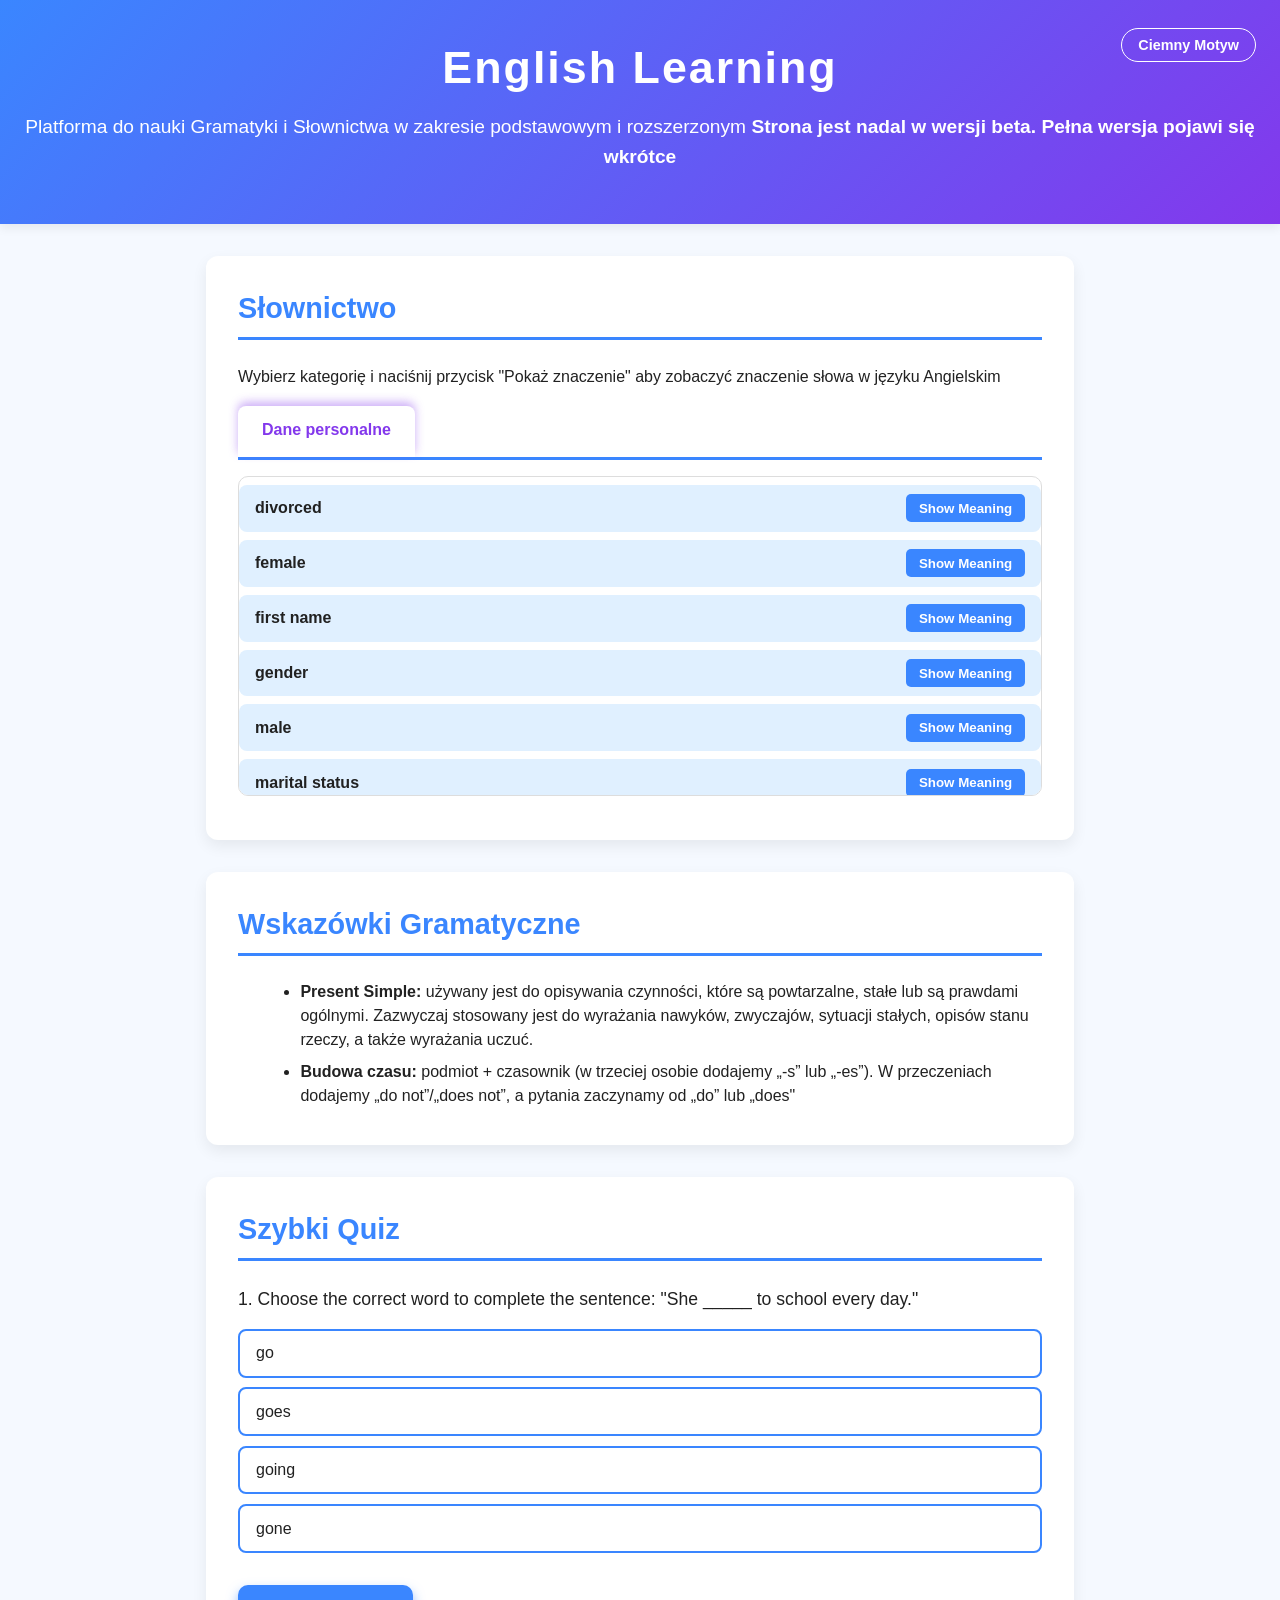
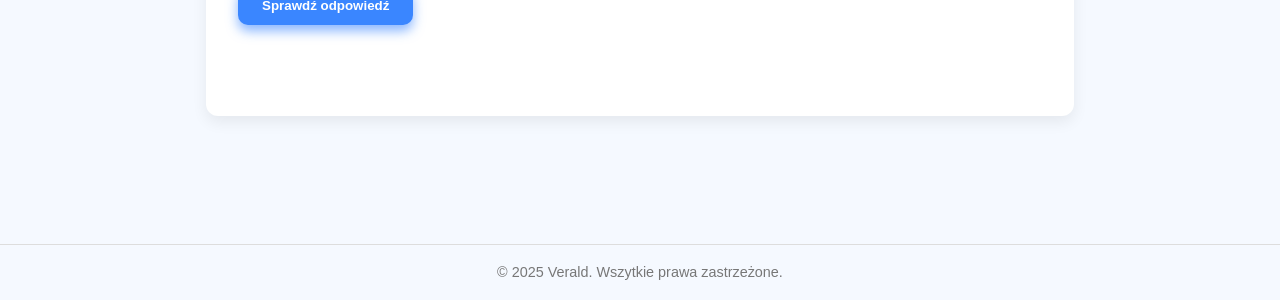
==== index.html @ 3cc2e38f "Add files via upload" ====
<!DOCTYPE html>
<html lang="en">
<head>
<meta charset="UTF-8" />
<meta name="viewport" content="width=device-width, initial-scale=1" />
<title>English Machen</title>
<link rel="stylesheet" href="style.css">
</head>
<body>
<header>
  <h1>English Learning</h1>
  <p>Platforma do nauki Gramatyki i Słownictwa w zakresie podstawowym i rozszerzonym <strong> Strona jest nadal w wersji beta. Pełna wersja pojawi się wkrótce</strong></p>
  <button id="dark-mode-toggle" aria-label="Toggle dark mode"><span>Ciemny Motyw</span></button>
</header>
<main>
  <section id="vocabulary">
    <h2>Słownictwo</h2>
    <p>Wybierz kategorię i naciśnij przycisk "Pokaż znaczenie" aby zobaczyć znaczenie słowa w języku Angielskim </p>
    <div class="tabs" id="vocab-tabs">
    </div>
    <ul class="vocab-list" id="vocab-list">
    </ul>
    <p id="vocab-meaning-display" style="margin-top:1rem; font-style: italic; color: var(--text-color);"></p>
  </section>

  <section id="grammar">
    <h2>Wskazówki Gramatyczne</h2>
    <div class="grammar-tips">
      <ul>
        <li><strong>Present Simple:</strong> używany jest do opisywania czynności, które są powtarzalne, stałe lub są prawdami ogólnymi. Zazwyczaj stosowany jest do wyrażania nawyków, zwyczajów, sytuacji stałych, opisów stanu rzeczy, a także wyrażania uczuć.</li>
        <li><strong>Budowa czasu:</strong> podmiot + czasownik (w trzeciej osobie dodajemy „-s” lub „-es”). W przeczeniach dodajemy „do not”/„does not”, a pytania zaczynamy od „do” lub „does"</li>
      </ul>
    </div>
  </section>

  <section id="quiz">
    <h2>Szybki Quiz</h2>
    <p class="quiz-question" id="quiz-question">1. Choose the correct word to complete the sentence: "She _____ to school every day."</p>
    <ul class="quiz-options">
      <li><input type="radio" id="q1a" name="q1" value="go"><label for="q1a">go</label></li>
      <li><input type="radio" id="q1b" name="q1" value="goes"><label for="q1b">goes</label></li>
      <li><input type="radio" id="q1c" name="q1" value="going"><label for="q1c">going</label></li>
      <li><input type="radio" id="q1d" name="q1" value="gone"><label for="q1d">gone</label></li>
    </ul>
    <button class="check-answer" id="check-answer-btn">Sprawdź odpowiedź</button>
    <p class="quiz-result" id="quiz-result"></p>
  </section>
</main>
<footer>
  &copy; 2025 Verald. Wszytkie prawa zastrzeżone.
</footer>

<script src="script.js"></script>
</body>
</html>
---- style.css ----
/* Jasny/Ciemny motyw */
:root {
  --bg-color: #f5f9ff;
  --text-color: #212121;
  --header-bg: linear-gradient(135deg, #3a86ff, #8338ec);
  --header-text: white;
  --section-bg: white;
  --section-shadow: rgba(0,0,0,0.07);
  --primary-color: #3a86ff;
  --secondary-color: #8338ec;
  --vocab-bg: #e0f0ff;
  --vocab-hover-bg: #a8d0ff;
  --button-bg: #3a86ff;
  --button-hover-bg: #8338ec;
  --border-color: #ddd;
  --quiz-answer-bg: #3a86ff;
  --quiz-answer-border: #3a86ff;
  --quiz-answer-hover-bg: #8338ec;
}

body.dark-theme {
  --bg-color: #121217;
  --text-color: #e0e0e0;
  --header-bg: linear-gradient(135deg, #6a5acd, #4b0082);
  --header-text: #ddd;
  --section-bg: #22222b;
  --section-shadow: rgba(0,0,0,0.8);
  --primary-color: #6a5acd;
  --secondary-color: #4b0082;
  --vocab-bg: #3a3a4f;
  --vocab-hover-bg: #555581;
  --button-bg: #4b0082;
  --button-hover-bg: #6a5acd;
  --border-color: #444455;
  --quiz-answer-bg: #6a5acd;
  --quiz-answer-border: #6a5acd;
  --quiz-answer-hover-bg: #4b0082;
}

/* Reset i globalne */
* {
  box-sizing: border-box;
}
body {
  margin: 0;
  font-family: 'Segoe UI', Tahoma, Geneva, Verdana, sans-serif;
  background: var(--bg-color);
  color: var(--text-color);
  line-height: 1.6;
  transition: background-color 0.3s ease, color 0.3s ease;
}
header {
  background: var(--header-bg);
  color: var(--header-text);
  padding: 2rem 1rem;
  text-align: center;
  box-shadow: 0 4px 10px var(--section-shadow);
  position: relative;
}
header h1 {
  margin: 0;
  font-size: 2.8rem;
  letter-spacing: 2px;
}
header p {
  font-size: 1.2rem;
  margin-top: 0.5rem;
  font-weight: 300;
}

/* Przycisk ciemnego motywu */
#dark-mode-toggle {
  position: absolute;
  top: 1.75rem;
  right: 1.5rem;
  background: transparent;
  border: 1.5px solid var(--header-text);
  color: var(--header-text);
  padding: 0.5rem 1rem;
  border-radius: 30px;
  cursor: pointer;
  font-weight: 600;
  font-size: 0.9rem;
  transition: background-color 0.3s ease, color 0.3s ease;
}
#dark-mode-toggle:hover {
  background: var(--header-text);
}

#dark-mode-toggle span{
  color: rgba(255,255,255,1);
}
#dark-mode-toggle:hover span{
  color: transparent;
  background-image: var(--header-bg);
  background-clip: text;
  text-shadow: none
}

main {
  max-width: 900px;
  margin: 2rem auto;
  padding: 0 1rem 4rem;
}
section {
  background: var(--section-bg);
  margin-bottom: 2rem;
  padding: 1.8rem 2rem;
  border-radius: 12px;
  box-shadow: 0 6px 15px var(--section-shadow);
  transition: background-color 0.3s ease, box-shadow 0.3s ease;
}
section h2 {
  color: var(--primary-color);
  margin-top: 0;
  border-bottom: 3px solid var(--primary-color);
  padding-bottom: 6px;
  font-size: 1.8rem;
}
/* Słownictwo */
.tabs {
  display: flex;
  border-bottom: 3px solid var(--primary-color);
  margin-bottom: 1rem;
  user-select: none;
}
.tab {
  padding: 0.7rem 1.5rem;
  margin-right: 0.5rem;
  cursor: pointer;
  border-radius: 8px 8px 0 0;
  background: var(--vocab-bg);
  color: var(--primary-color);
  font-weight: 600;
  transition: background 0.3s ease, color 0.3s ease;
}
.tab:hover {
  background: var(--vocab-hover-bg);
}
.tab.active {
  background: var(--section-bg);
  color: var(--secondary-color);
  border-bottom: 3px solid var(--section-bg);
  font-weight: 700;
  box-shadow: 0 -4px 10px rgba(131,56,236,0.4);
}
.vocab-list {
  list-style: none;
  padding-left: 0;
  max-height: 320px;
  overflow-y: auto;
  border: 1px solid var(--border-color);
  border-radius: 10px;
  transition: border-color 0.3s ease;
}
.vocab-list li {
  background: var(--vocab-bg);
  margin: 0.5rem 0;
  padding: 0.6rem 1rem;
  border-radius: 8px;
  font-weight: 600;
  display: flex;
  justify-content: space-between;
  align-items: center;
  cursor: default;
  transition: background 0.3s ease;
}
.vocab-list li:hover {
  background: var(--vocab-hover-bg);
}
.vocab-list button {
  background: var(--button-bg);
  border: none;
  color: white;
  border-radius: 5px;
  padding: 0.4rem 0.8rem;
  font-weight: 600;
  cursor: pointer;
  transition: background 0.3s ease;
}
.vocab-list button:hover {
  background: var(--button-hover-bg);
}

/* Gramatyka */
.grammar-tips {
  line-height: 1.5;
}
.grammar-tips ul {
  margin: 0.5rem 0 0 1.4rem;
}
.grammar-tips li {
  margin-bottom: 0.5rem;
}

/* Quiz */
.quiz-question {
  font-size: 1.1rem;
  margin-bottom: 0.6rem;
}
.quiz-options {
  list-style: none;
  padding-left: 0;
}
.quiz-options li {
  margin-bottom: 0.6rem;
}
.quiz-options label {
  cursor: pointer;
  user-select: none;
  display: block;
  padding: 0.6rem 1rem;
  border-radius: 8px;
  border: 2px solid var(--quiz-answer-border);
  transition: background 0.3s, border-color 0.3s;
  color: var(--text-color);
}
.quiz-options input[type="radio"] {
  display: none;
}
.quiz-options input[type="radio"]:checked + label {
  background: var(--quiz-answer-bg);
  color: white;
  border-color: var(--quiz-answer-border);
}
button.check-answer {
  margin-top: 1rem;
  background: var(--button-bg);
  color: white;
  font-weight: 700;
  border: none;
  padding: 0.8rem 1.5rem;
  border-radius: 10px;
  cursor: pointer;
  box-shadow: 0 6px 12px rgb(58 134 255 / 0.6);
  transition: background 0.3s ease;
}
button.check-answer:hover {
  background: var(--button-hover-bg);
}
.quiz-result {
  margin-top: 1rem;
  font-weight: 700;
  font-size: 1.2rem;
  min-height: 1.4em;
}
footer {
  text-align: center;
  color: #777;
  font-size: 0.9rem;
  padding: 1rem;
  border-top: 1px solid var(--border-color);
  transition: color 0.3s ease, border-color 0.3s ease;
}

@media (max-width: 600px) {
  header h1 {
    font-size: 2rem;
  }
  main {
    margin: 1rem;
  }
  .tabs {
    flex-wrap: wrap;
  }
  .tab {
    margin-bottom: 0.5rem;
  }
}
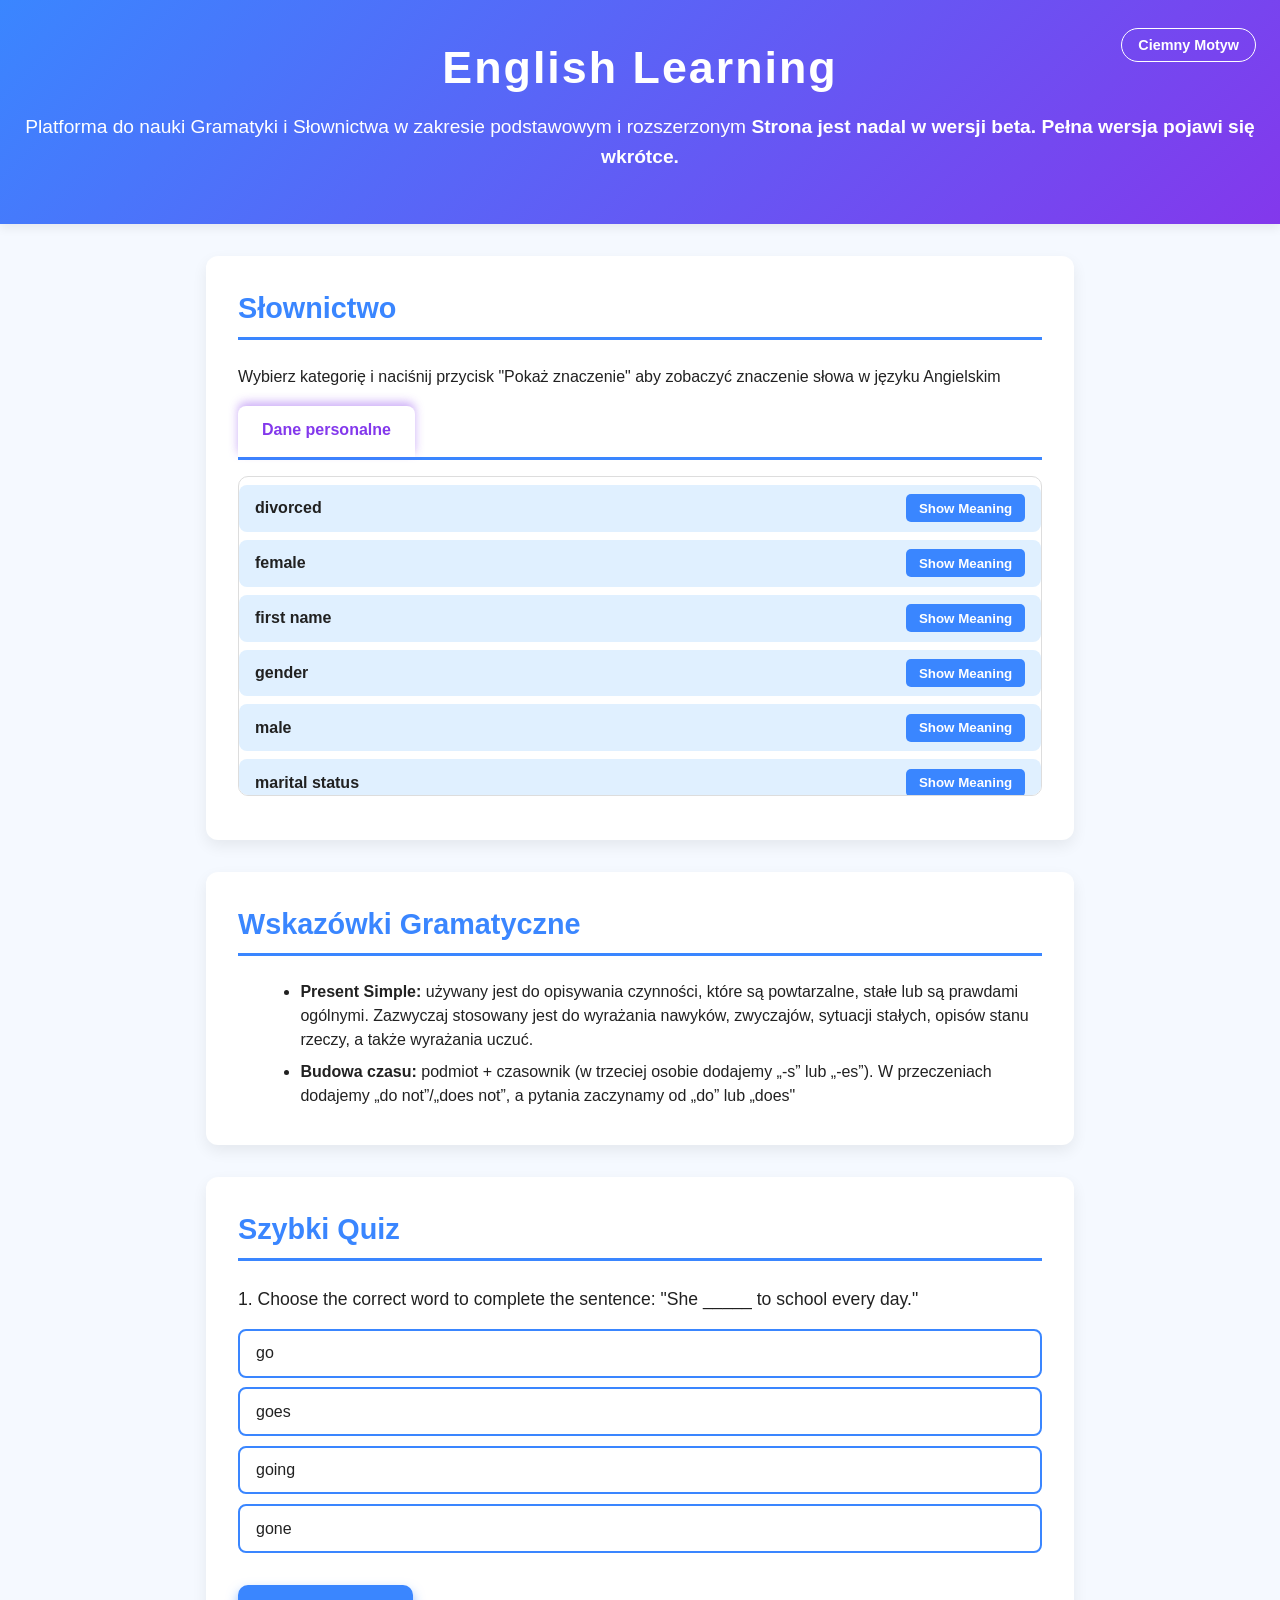
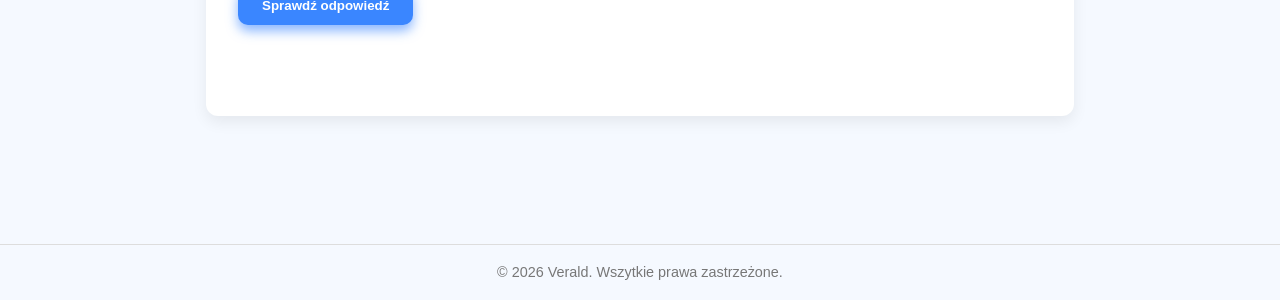
==== commit 6593d52e: "Update copyright year in index.html Updated the copyright year in the footer from 2025 to 2026." ====
--- a/index.html
+++ b/index.html
@@ -1,55 +1,65 @@
 <!DOCTYPE html>
 <html lang="en">
+
 <head>
-<meta charset="UTF-8" />
-<meta name="viewport" content="width=device-width, initial-scale=1" />
-<title>English Machen</title>
-<link rel="stylesheet" href="style.css">
+  <meta charset="UTF-8" />
+  <meta name="viewport" content="width=device-width, initial-scale=1" />
+  <title>English Learning</title>
+  <link rel="stylesheet" href="style.css">
 </head>
+
 <body>
-<header>
-  <h1>English Learning</h1>
-  <p>Platforma do nauki Gramatyki i Słownictwa w zakresie podstawowym i rozszerzonym <strong> Strona jest nadal w wersji beta. Pełna wersja pojawi się wkrótce</strong></p>
-  <button id="dark-mode-toggle" aria-label="Toggle dark mode"><span>Ciemny Motyw</span></button>
-</header>
-<main>
-  <section id="vocabulary">
-    <h2>Słownictwo</h2>
-    <p>Wybierz kategorię i naciśnij przycisk "Pokaż znaczenie" aby zobaczyć znaczenie słowa w języku Angielskim </p>
-    <div class="tabs" id="vocab-tabs">
-    </div>
-    <ul class="vocab-list" id="vocab-list">
-    </ul>
-    <p id="vocab-meaning-display" style="margin-top:1rem; font-style: italic; color: var(--text-color);"></p>
-  </section>
+  <nav>
+    <button id="dark-mode-toggle" aria-label="Toggle dark mode"><span>Ciemny Motyw</span></button>
+  </nav>
+  <header>
+    <h1>English Learning</h1>
+    <p>Platforma do nauki Gramatyki i Słownictwa w zakresie podstawowym i rozszerzonym <strong> Strona jest nadal w
+        wersji beta. Pełna wersja pojawi się wkrótce.</strong></p>
+  </header>
+  <main>
+    <section id="vocabulary">
+      <h2>Słownictwo</h2>
+      <p>Wybierz kategorię i naciśnij przycisk "Pokaż znaczenie" aby zobaczyć znaczenie słowa w języku Angielskim </p>
+      <div class="tabs" id="vocab-tabs">
+      </div>
+      <ul class="vocab-list" id="vocab-list">
+      </ul>
+      <p id="vocab-meaning-display" style="margin-top:1rem; font-style: italic; color: var(--text-color);"></p>
+    </section>
 
-  <section id="grammar">
-    <h2>Wskazówki Gramatyczne</h2>
-    <div class="grammar-tips">
-      <ul>
-        <li><strong>Present Simple:</strong> używany jest do opisywania czynności, które są powtarzalne, stałe lub są prawdami ogólnymi. Zazwyczaj stosowany jest do wyrażania nawyków, zwyczajów, sytuacji stałych, opisów stanu rzeczy, a także wyrażania uczuć.</li>
-        <li><strong>Budowa czasu:</strong> podmiot + czasownik (w trzeciej osobie dodajemy „-s” lub „-es”). W przeczeniach dodajemy „do not”/„does not”, a pytania zaczynamy od „do” lub „does"</li>
+    <section id="grammar">
+      <h2>Wskazówki Gramatyczne</h2>
+      <div class="grammar-tips">
+        <ul>
+          <li><strong>Present Simple:</strong> używany jest do opisywania czynności, które są powtarzalne, stałe lub są
+            prawdami ogólnymi. Zazwyczaj stosowany jest do wyrażania nawyków, zwyczajów, sytuacji stałych, opisów stanu
+            rzeczy, a także wyrażania uczuć.</li>
+          <li><strong>Budowa czasu:</strong> podmiot + czasownik (w trzeciej osobie dodajemy „-s” lub „-es”). W
+            przeczeniach dodajemy „do not”/„does not”, a pytania zaczynamy od „do” lub „does"</li>
+        </ul>
+      </div>
+    </section>
+
+    <section id="quiz">
+      <h2>Szybki Quiz</h2>
+      <p class="quiz-question" id="quiz-question">1. Choose the correct word to complete the sentence: "She _____ to
+        school every day."</p>
+      <ul class="quiz-options">
+        <li><input type="radio" id="q1a" name="q1" value="go"><label for="q1a">go</label></li>
+        <li><input type="radio" id="q1b" name="q1" value="goes"><label for="q1b">goes</label></li>
+        <li><input type="radio" id="q1c" name="q1" value="going"><label for="q1c">going</label></li>
+        <li><input type="radio" id="q1d" name="q1" value="gone"><label for="q1d">gone</label></li>
       </ul>
-    </div>
-  </section>
+      <button class="check-answer" id="check-answer-btn">Sprawdź odpowiedź</button>
+      <p class="quiz-result" id="quiz-result"></p>
+    </section>
+  </main>
+  <footer>
+    &copy; 2026 Verald. Wszytkie prawa zastrzeżone.
+  </footer>
 
-  <section id="quiz">
-    <h2>Szybki Quiz</h2>
-    <p class="quiz-question" id="quiz-question">1. Choose the correct word to complete the sentence: "She _____ to school every day."</p>
-    <ul class="quiz-options">
-      <li><input type="radio" id="q1a" name="q1" value="go"><label for="q1a">go</label></li>
-      <li><input type="radio" id="q1b" name="q1" value="goes"><label for="q1b">goes</label></li>
-      <li><input type="radio" id="q1c" name="q1" value="going"><label for="q1c">going</label></li>
-      <li><input type="radio" id="q1d" name="q1" value="gone"><label for="q1d">gone</label></li>
-    </ul>
-    <button class="check-answer" id="check-answer-btn">Sprawdź odpowiedź</button>
-    <p class="quiz-result" id="quiz-result"></p>
-  </section>
-</main>
-<footer>
-  &copy; 2025 Verald. Wszytkie prawa zastrzeżone.
-</footer>
+  <script src="script.js"></script>
+</body>
 
-<script src="script.js"></script>
-</body>
-</html>+</html>
--- a/style.css
+++ b/style.css
@@ -5,7 +5,7 @@
   --header-bg: linear-gradient(135deg, #3a86ff, #8338ec);
   --header-text: white;
   --section-bg: white;
-  --section-shadow: rgba(0,0,0,0.07);
+  --section-shadow: rgba(0, 0, 0, 0.07);
   --primary-color: #3a86ff;
   --secondary-color: #8338ec;
   --vocab-bg: #e0f0ff;
@@ -24,9 +24,9 @@
   --header-bg: linear-gradient(135deg, #6a5acd, #4b0082);
   --header-text: #ddd;
   --section-bg: #22222b;
-  --section-shadow: rgba(0,0,0,0.8);
+  --section-shadow: rgba(0, 0, 0, 0.8);
   --primary-color: #6a5acd;
-  --secondary-color: #4b0082;
+  --secondary-color: #a367cf;
   --vocab-bg: #3a3a4f;
   --vocab-hover-bg: #555581;
   --button-bg: #4b0082;
@@ -41,6 +41,7 @@
 * {
   box-sizing: border-box;
 }
+
 body {
   margin: 0;
   font-family: 'Segoe UI', Tahoma, Geneva, Verdana, sans-serif;
@@ -49,6 +50,13 @@
   line-height: 1.6;
   transition: background-color 0.3s ease, color 0.3s ease;
 }
+
+nav {
+  position: relative;
+  height: min-content;
+  z-index: 999;
+}
+
 header {
   background: var(--header-bg);
   color: var(--header-text);
@@ -57,11 +65,13 @@
   box-shadow: 0 4px 10px var(--section-shadow);
   position: relative;
 }
+
 header h1 {
   margin: 0;
   font-size: 2.8rem;
   letter-spacing: 2px;
 }
+
 header p {
   font-size: 1.2rem;
   margin-top: 0.5rem;
@@ -83,14 +93,16 @@
   font-size: 0.9rem;
   transition: background-color 0.3s ease, color 0.3s ease;
 }
+
 #dark-mode-toggle:hover {
   background: var(--header-text);
 }
 
-#dark-mode-toggle span{
-  color: rgba(255,255,255,1);
-}
-#dark-mode-toggle:hover span{
+#dark-mode-toggle span {
+  color: rgba(255, 255, 255, 1);
+}
+
+#dark-mode-toggle:hover span {
   color: transparent;
   background-image: var(--header-bg);
   background-clip: text;
@@ -102,6 +114,7 @@
   margin: 2rem auto;
   padding: 0 1rem 4rem;
 }
+
 section {
   background: var(--section-bg);
   margin-bottom: 2rem;
@@ -110,6 +123,7 @@
   box-shadow: 0 6px 15px var(--section-shadow);
   transition: background-color 0.3s ease, box-shadow 0.3s ease;
 }
+
 section h2 {
   color: var(--primary-color);
   margin-top: 0;
@@ -117,6 +131,7 @@
   padding-bottom: 6px;
   font-size: 1.8rem;
 }
+
 /* Słownictwo */
 .tabs {
   display: flex;
@@ -124,6 +139,7 @@
   margin-bottom: 1rem;
   user-select: none;
 }
+
 .tab {
   padding: 0.7rem 1.5rem;
   margin-right: 0.5rem;
@@ -134,16 +150,19 @@
   font-weight: 600;
   transition: background 0.3s ease, color 0.3s ease;
 }
+
 .tab:hover {
   background: var(--vocab-hover-bg);
 }
+
 .tab.active {
   background: var(--section-bg);
   color: var(--secondary-color);
   border-bottom: 3px solid var(--section-bg);
   font-weight: 700;
-  box-shadow: 0 -4px 10px rgba(131,56,236,0.4);
-}
+  box-shadow: 0 -4px 10px rgba(131, 56, 236, 0.4);
+}
+
 .vocab-list {
   list-style: none;
   padding-left: 0;
@@ -153,6 +172,7 @@
   border-radius: 10px;
   transition: border-color 0.3s ease;
 }
+
 .vocab-list li {
   background: var(--vocab-bg);
   margin: 0.5rem 0;
@@ -165,9 +185,11 @@
   cursor: default;
   transition: background 0.3s ease;
 }
+
 .vocab-list li:hover {
   background: var(--vocab-hover-bg);
 }
+
 .vocab-list button {
   background: var(--button-bg);
   border: none;
@@ -178,6 +200,7 @@
   cursor: pointer;
   transition: background 0.3s ease;
 }
+
 .vocab-list button:hover {
   background: var(--button-hover-bg);
 }
@@ -186,9 +209,11 @@
 .grammar-tips {
   line-height: 1.5;
 }
+
 .grammar-tips ul {
   margin: 0.5rem 0 0 1.4rem;
 }
+
 .grammar-tips li {
   margin-bottom: 0.5rem;
 }
@@ -198,13 +223,16 @@
   font-size: 1.1rem;
   margin-bottom: 0.6rem;
 }
+
 .quiz-options {
   list-style: none;
   padding-left: 0;
 }
+
 .quiz-options li {
   margin-bottom: 0.6rem;
 }
+
 .quiz-options label {
   cursor: pointer;
   user-select: none;
@@ -215,14 +243,17 @@
   transition: background 0.3s, border-color 0.3s;
   color: var(--text-color);
 }
+
 .quiz-options input[type="radio"] {
   display: none;
 }
-.quiz-options input[type="radio"]:checked + label {
+
+.quiz-options input[type="radio"]:checked+label {
   background: var(--quiz-answer-bg);
   color: white;
   border-color: var(--quiz-answer-border);
 }
+
 button.check-answer {
   margin-top: 1rem;
   background: var(--button-bg);
@@ -235,15 +266,18 @@
   box-shadow: 0 6px 12px rgb(58 134 255 / 0.6);
   transition: background 0.3s ease;
 }
+
 button.check-answer:hover {
   background: var(--button-hover-bg);
 }
+
 .quiz-result {
   margin-top: 1rem;
   font-weight: 700;
   font-size: 1.2rem;
   min-height: 1.4em;
 }
+
 footer {
   text-align: center;
   color: #777;
@@ -257,13 +291,22 @@
   header h1 {
     font-size: 2rem;
   }
+
   main {
     margin: 1rem;
   }
+
   .tabs {
     flex-wrap: wrap;
   }
+
   .tab {
     margin-bottom: 0.5rem;
   }
-}+
+  #dark-mode-toggle {
+    right: 5px;
+    top: 5px;
+  }
+
+}
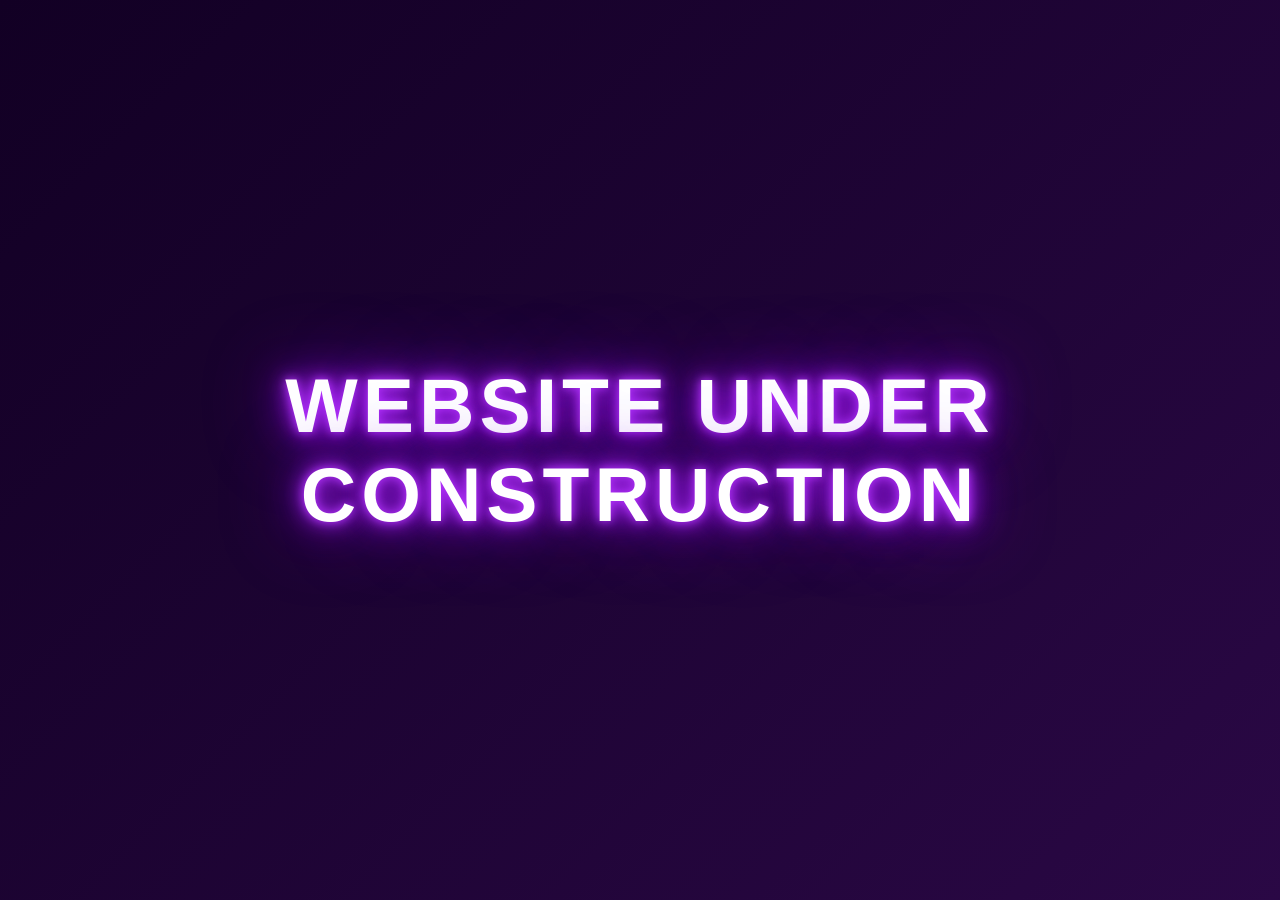
==== commit ce3a6123: "Add files via upload" ====
--- a/index.html
+++ b/index.html
@@ -1,65 +1,14 @@
-<!DOCTYPE html>
-<html lang="en">
-
-<head>
-  <meta charset="UTF-8" />
-  <meta name="viewport" content="width=device-width, initial-scale=1" />
-  <title>English Learning</title>
-  <link rel="stylesheet" href="style.css">
-</head>
-
-<body>
-  <nav>
-    <button id="dark-mode-toggle" aria-label="Toggle dark mode"><span>Ciemny Motyw</span></button>
-  </nav>
-  <header>
-    <h1>English Learning</h1>
-    <p>Platforma do nauki Gramatyki i Słownictwa w zakresie podstawowym i rozszerzonym <strong> Strona jest nadal w
-        wersji beta. Pełna wersja pojawi się wkrótce.</strong></p>
-  </header>
-  <main>
-    <section id="vocabulary">
-      <h2>Słownictwo</h2>
-      <p>Wybierz kategorię i naciśnij przycisk "Pokaż znaczenie" aby zobaczyć znaczenie słowa w języku Angielskim </p>
-      <div class="tabs" id="vocab-tabs">
-      </div>
-      <ul class="vocab-list" id="vocab-list">
-      </ul>
-      <p id="vocab-meaning-display" style="margin-top:1rem; font-style: italic; color: var(--text-color);"></p>
-    </section>
-
-    <section id="grammar">
-      <h2>Wskazówki Gramatyczne</h2>
-      <div class="grammar-tips">
-        <ul>
-          <li><strong>Present Simple:</strong> używany jest do opisywania czynności, które są powtarzalne, stałe lub są
-            prawdami ogólnymi. Zazwyczaj stosowany jest do wyrażania nawyków, zwyczajów, sytuacji stałych, opisów stanu
-            rzeczy, a także wyrażania uczuć.</li>
-          <li><strong>Budowa czasu:</strong> podmiot + czasownik (w trzeciej osobie dodajemy „-s” lub „-es”). W
-            przeczeniach dodajemy „do not”/„does not”, a pytania zaczynamy od „do” lub „does"</li>
-        </ul>
-      </div>
-    </section>
-
-    <section id="quiz">
-      <h2>Szybki Quiz</h2>
-      <p class="quiz-question" id="quiz-question">1. Choose the correct word to complete the sentence: "She _____ to
-        school every day."</p>
-      <ul class="quiz-options">
-        <li><input type="radio" id="q1a" name="q1" value="go"><label for="q1a">go</label></li>
-        <li><input type="radio" id="q1b" name="q1" value="goes"><label for="q1b">goes</label></li>
-        <li><input type="radio" id="q1c" name="q1" value="going"><label for="q1c">going</label></li>
-        <li><input type="radio" id="q1d" name="q1" value="gone"><label for="q1d">gone</label></li>
-      </ul>
-      <button class="check-answer" id="check-answer-btn">Sprawdź odpowiedź</button>
-      <p class="quiz-result" id="quiz-result"></p>
-    </section>
-  </main>
-  <footer>
-    &copy; 2026 Verald. Wszytkie prawa zastrzeżone.
-  </footer>
-
-  <script src="script.js"></script>
-</body>
-
-</html>
+<!DOCTYPE html>
+<html lang="en">
+<head>
+    <meta charset="UTF-8">
+    <meta name="viewport" content="width=device-width, initial-scale=1.0">
+    <title>Under Construction</title>
+    <link rel="stylesheet" href="style.css">
+</head>
+<body>
+    <div class="container">
+        <h1>Website Under Construction</h1>
+    </div>
+</body>
+</html>
--- a/style.css
+++ b/style.css
@@ -1,312 +1,65 @@
-/* Jasny/Ciemny motyw */
-:root {
-  --bg-color: #f5f9ff;
-  --text-color: #212121;
-  --header-bg: linear-gradient(135deg, #3a86ff, #8338ec);
-  --header-text: white;
-  --section-bg: white;
-  --section-shadow: rgba(0, 0, 0, 0.07);
-  --primary-color: #3a86ff;
-  --secondary-color: #8338ec;
-  --vocab-bg: #e0f0ff;
-  --vocab-hover-bg: #a8d0ff;
-  --button-bg: #3a86ff;
-  --button-hover-bg: #8338ec;
-  --border-color: #ddd;
-  --quiz-answer-bg: #3a86ff;
-  --quiz-answer-border: #3a86ff;
-  --quiz-answer-hover-bg: #8338ec;
-}
-
-body.dark-theme {
-  --bg-color: #121217;
-  --text-color: #e0e0e0;
-  --header-bg: linear-gradient(135deg, #6a5acd, #4b0082);
-  --header-text: #ddd;
-  --section-bg: #22222b;
-  --section-shadow: rgba(0, 0, 0, 0.8);
-  --primary-color: #6a5acd;
-  --secondary-color: #a367cf;
-  --vocab-bg: #3a3a4f;
-  --vocab-hover-bg: #555581;
-  --button-bg: #4b0082;
-  --button-hover-bg: #6a5acd;
-  --border-color: #444455;
-  --quiz-answer-bg: #6a5acd;
-  --quiz-answer-border: #6a5acd;
-  --quiz-answer-hover-bg: #4b0082;
-}
-
-/* Reset i globalne */
-* {
-  box-sizing: border-box;
-}
-
-body {
-  margin: 0;
-  font-family: 'Segoe UI', Tahoma, Geneva, Verdana, sans-serif;
-  background: var(--bg-color);
-  color: var(--text-color);
-  line-height: 1.6;
-  transition: background-color 0.3s ease, color 0.3s ease;
-}
-
-nav {
-  position: relative;
-  height: min-content;
-  z-index: 999;
-}
-
-header {
-  background: var(--header-bg);
-  color: var(--header-text);
-  padding: 2rem 1rem;
-  text-align: center;
-  box-shadow: 0 4px 10px var(--section-shadow);
-  position: relative;
-}
-
-header h1 {
-  margin: 0;
-  font-size: 2.8rem;
-  letter-spacing: 2px;
-}
-
-header p {
-  font-size: 1.2rem;
-  margin-top: 0.5rem;
-  font-weight: 300;
-}
-
-/* Przycisk ciemnego motywu */
-#dark-mode-toggle {
-  position: absolute;
-  top: 1.75rem;
-  right: 1.5rem;
-  background: transparent;
-  border: 1.5px solid var(--header-text);
-  color: var(--header-text);
-  padding: 0.5rem 1rem;
-  border-radius: 30px;
-  cursor: pointer;
-  font-weight: 600;
-  font-size: 0.9rem;
-  transition: background-color 0.3s ease, color 0.3s ease;
-}
-
-#dark-mode-toggle:hover {
-  background: var(--header-text);
-}
-
-#dark-mode-toggle span {
-  color: rgba(255, 255, 255, 1);
-}
-
-#dark-mode-toggle:hover span {
-  color: transparent;
-  background-image: var(--header-bg);
-  background-clip: text;
-  text-shadow: none
-}
-
-main {
-  max-width: 900px;
-  margin: 2rem auto;
-  padding: 0 1rem 4rem;
-}
-
-section {
-  background: var(--section-bg);
-  margin-bottom: 2rem;
-  padding: 1.8rem 2rem;
-  border-radius: 12px;
-  box-shadow: 0 6px 15px var(--section-shadow);
-  transition: background-color 0.3s ease, box-shadow 0.3s ease;
-}
-
-section h2 {
-  color: var(--primary-color);
-  margin-top: 0;
-  border-bottom: 3px solid var(--primary-color);
-  padding-bottom: 6px;
-  font-size: 1.8rem;
-}
-
-/* Słownictwo */
-.tabs {
-  display: flex;
-  border-bottom: 3px solid var(--primary-color);
-  margin-bottom: 1rem;
-  user-select: none;
-}
-
-.tab {
-  padding: 0.7rem 1.5rem;
-  margin-right: 0.5rem;
-  cursor: pointer;
-  border-radius: 8px 8px 0 0;
-  background: var(--vocab-bg);
-  color: var(--primary-color);
-  font-weight: 600;
-  transition: background 0.3s ease, color 0.3s ease;
-}
-
-.tab:hover {
-  background: var(--vocab-hover-bg);
-}
-
-.tab.active {
-  background: var(--section-bg);
-  color: var(--secondary-color);
-  border-bottom: 3px solid var(--section-bg);
-  font-weight: 700;
-  box-shadow: 0 -4px 10px rgba(131, 56, 236, 0.4);
-}
-
-.vocab-list {
-  list-style: none;
-  padding-left: 0;
-  max-height: 320px;
-  overflow-y: auto;
-  border: 1px solid var(--border-color);
-  border-radius: 10px;
-  transition: border-color 0.3s ease;
-}
-
-.vocab-list li {
-  background: var(--vocab-bg);
-  margin: 0.5rem 0;
-  padding: 0.6rem 1rem;
-  border-radius: 8px;
-  font-weight: 600;
-  display: flex;
-  justify-content: space-between;
-  align-items: center;
-  cursor: default;
-  transition: background 0.3s ease;
-}
-
-.vocab-list li:hover {
-  background: var(--vocab-hover-bg);
-}
-
-.vocab-list button {
-  background: var(--button-bg);
-  border: none;
-  color: white;
-  border-radius: 5px;
-  padding: 0.4rem 0.8rem;
-  font-weight: 600;
-  cursor: pointer;
-  transition: background 0.3s ease;
-}
-
-.vocab-list button:hover {
-  background: var(--button-hover-bg);
-}
-
-/* Gramatyka */
-.grammar-tips {
-  line-height: 1.5;
-}
-
-.grammar-tips ul {
-  margin: 0.5rem 0 0 1.4rem;
-}
-
-.grammar-tips li {
-  margin-bottom: 0.5rem;
-}
-
-/* Quiz */
-.quiz-question {
-  font-size: 1.1rem;
-  margin-bottom: 0.6rem;
-}
-
-.quiz-options {
-  list-style: none;
-  padding-left: 0;
-}
-
-.quiz-options li {
-  margin-bottom: 0.6rem;
-}
-
-.quiz-options label {
-  cursor: pointer;
-  user-select: none;
-  display: block;
-  padding: 0.6rem 1rem;
-  border-radius: 8px;
-  border: 2px solid var(--quiz-answer-border);
-  transition: background 0.3s, border-color 0.3s;
-  color: var(--text-color);
-}
-
-.quiz-options input[type="radio"] {
-  display: none;
-}
-
-.quiz-options input[type="radio"]:checked+label {
-  background: var(--quiz-answer-bg);
-  color: white;
-  border-color: var(--quiz-answer-border);
-}
-
-button.check-answer {
-  margin-top: 1rem;
-  background: var(--button-bg);
-  color: white;
-  font-weight: 700;
-  border: none;
-  padding: 0.8rem 1.5rem;
-  border-radius: 10px;
-  cursor: pointer;
-  box-shadow: 0 6px 12px rgb(58 134 255 / 0.6);
-  transition: background 0.3s ease;
-}
-
-button.check-answer:hover {
-  background: var(--button-hover-bg);
-}
-
-.quiz-result {
-  margin-top: 1rem;
-  font-weight: 700;
-  font-size: 1.2rem;
-  min-height: 1.4em;
-}
-
-footer {
-  text-align: center;
-  color: #777;
-  font-size: 0.9rem;
-  padding: 1rem;
-  border-top: 1px solid var(--border-color);
-  transition: color 0.3s ease, border-color 0.3s ease;
-}
-
-@media (max-width: 600px) {
-  header h1 {
-    font-size: 2rem;
-  }
-
-  main {
-    margin: 1rem;
-  }
-
-  .tabs {
-    flex-wrap: wrap;
-  }
-
-  .tab {
-    margin-bottom: 0.5rem;
-  }
-
-  #dark-mode-toggle {
-    right: 5px;
-    top: 5px;
-  }
-
-}
+        body {
+            margin: 0;
+            padding: 0;
+            height: 100vh;
+            display: flex;
+            justify-content: center;
+            align-items: center;
+            background: linear-gradient(135deg, #120024, #2a0845);
+            font-family: 'Segoe UI', Tahoma, Geneva, Verdana, sans-serif;
+            overflow: hidden;
+        }
+
+        .container {
+            text-align: center;
+        }
+
+        h1 {
+            font-size: 6vw;
+            color: #ffffff;
+            text-transform: uppercase;
+            letter-spacing: 5px;
+            margin: 0;
+            text-shadow: 
+                0 0 10px #b533ff,
+                0 0 20px #b533ff,
+                0 0 40px #9d00ff,
+                0 0 80px #7000cc;
+            animation: pulse 2s infinite alternate;
+        }
+
+        p {
+            color: #d8b4fe;
+            font-size: 1.5rem;
+            margin-top: 20px;
+            letter-spacing: 3px;
+            text-transform: uppercase;
+            opacity: 0.8;
+        }
+
+        @keyframes pulse {
+            0% {
+                text-shadow: 
+                    0 0 10px #b533ff,
+                    0 0 20px #b533ff,
+                    0 0 40px #9d00ff,
+                    0 0 80px #7000cc;
+            }
+            100% {
+                text-shadow: 
+                    0 0 15px #d98cff,
+                    0 0 30px #b533ff,
+                    0 0 60px #9d00ff,
+                    0 0 100px #7000cc,
+                    0 0 120px #7000cc;
+            }
+        }
+        
+        @media (max-width: 768px) {
+            h1 {
+                font-size: 3rem;
+            }
+            p {
+                font-size: 1rem;
+            }
+        }
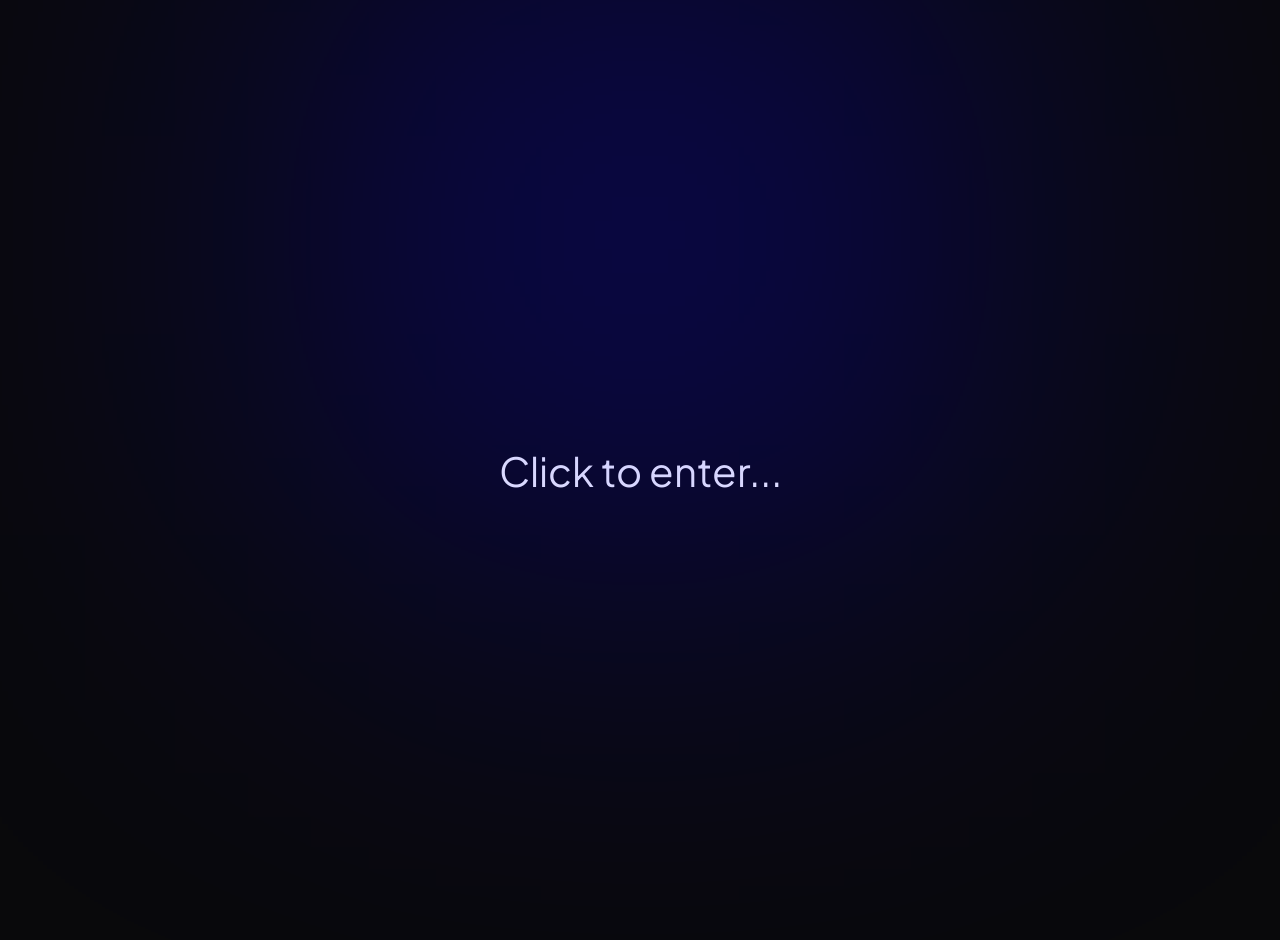
==== commit 9a89c967: "Add files via upload" ====
--- a/index.html
+++ b/index.html
@@ -1,14 +1,25 @@
 <!DOCTYPE html>
 <html lang="en">
+
 <head>
     <meta charset="UTF-8">
     <meta name="viewport" content="width=device-width, initial-scale=1.0">
-    <title>Under Construction</title>
+    <title>@</title>
+    <link rel="stylesheet" href="https://cdnjs.cloudflare.com/ajax/libs/font-awesome/6.4.0/css/all.min.css">
+    <link rel="preconnect" href="https://fonts.googleapis.com">
+    <link rel="preconnect" href="https://fonts.gstatic.com" crossorigin>
+    <link href="https://fonts.googleapis.com/css2?family=Plus+Jakarta+Sans:wght@400;500;600;700&display=swap"
+        rel="stylesheet">
     <link rel="stylesheet" href="style.css">
 </head>
+
 <body>
-    <div class="container">
-        <h1>Website Under Construction</h1>
+
+    <div class="content" id="content">
+
     </div>
+
+    <script src="script.js"></script>
 </body>
+
 </html>
--- a/style.css
+++ b/style.css
@@ -1,65 +1,272 @@
-        body {
-            margin: 0;
-            padding: 0;
-            height: 100vh;
-            display: flex;
-            justify-content: center;
-            align-items: center;
-            background: linear-gradient(135deg, #120024, #2a0845);
-            font-family: 'Segoe UI', Tahoma, Geneva, Verdana, sans-serif;
-            overflow: hidden;
-        }
-
-        .container {
-            text-align: center;
-        }
-
-        h1 {
-            font-size: 6vw;
-            color: #ffffff;
-            text-transform: uppercase;
-            letter-spacing: 5px;
-            margin: 0;
-            text-shadow: 
-                0 0 10px #b533ff,
-                0 0 20px #b533ff,
-                0 0 40px #9d00ff,
-                0 0 80px #7000cc;
-            animation: pulse 2s infinite alternate;
-        }
-
-        p {
-            color: #d8b4fe;
-            font-size: 1.5rem;
-            margin-top: 20px;
-            letter-spacing: 3px;
-            text-transform: uppercase;
-            opacity: 0.8;
-        }
-
-        @keyframes pulse {
-            0% {
-                text-shadow: 
-                    0 0 10px #b533ff,
-                    0 0 20px #b533ff,
-                    0 0 40px #9d00ff,
-                    0 0 80px #7000cc;
-            }
-            100% {
-                text-shadow: 
-                    0 0 15px #d98cff,
-                    0 0 30px #b533ff,
-                    0 0 60px #9d00ff,
-                    0 0 100px #7000cc,
-                    0 0 120px #7000cc;
-            }
-        }
-        
-        @media (max-width: 768px) {
-            h1 {
-                font-size: 3rem;
-            }
-            p {
-                font-size: 1rem;
-            }
-        }+:root {
+    --bg-color: #09090b;
+    --card-bg: rgba(255, 255, 255, 0.02);
+    --card-border: rgba(255, 255, 255, 0.07);
+    --text-color: #ffffff;
+    --text-secondary: #a1a1aa;
+    --btn-bg: rgba(255, 255, 255, 0.04);
+    --btn-hover: rgba(255, 255, 255, 0.09);
+    --accent-glow: #0A00FF;
+}
+
+* {
+    margin: 0;
+    padding: 0;
+    box-sizing: border-box;
+}
+
+body {
+    font-family: 'Plus Jakarta Sans', sans-serif;
+    background-color: var(--bg-color);
+    color: var(--text-color);
+    display: flex;
+    justify-content: center;
+    align-items: center;
+    min-height: 100vh;
+    padding: 20px;
+    overflow-x: hidden;
+    position: relative;
+}
+
+body::before {
+    content: '';
+    position: absolute;
+    width: 600px;
+    height: 600px;
+    background: var(--accent-glow);
+    filter: blur(200px);
+    opacity: 0.35;
+    top: 25%;
+    left: 50%;
+    transform: translate(-50%, -50%);
+    z-index: 0;
+    pointer-events: none;
+    animation: floatGlow 12s ease-in-out infinite;
+}
+
+@keyframes floatGlow {
+    0% {
+        transform: translate(-50%, -50%) scale(1);
+        opacity: 0.25;
+    }
+
+    33% {
+        transform: translate(-46%, -53%) scale(1.2);
+        opacity: 0.35;
+    }
+
+    66% {
+        transform: translate(-54%, -47%) scale(0.9);
+        opacity: 0.2;
+    }
+
+    100% {
+        transform: translate(-50%, -50%) scale(1);
+        opacity: 0.25;
+    }
+}
+
+.content {
+    width: 100%;
+    display: flex;
+    flex-direction: column;
+    align-items: center;
+}
+
+.container {
+    width: 100%;
+    max-width: 450px;
+    background: var(--card-bg);
+    border: 1px solid var(--card-border);
+    backdrop-filter: blur(20px);
+    -webkit-backdrop-filter: blur(20px);
+    border-radius: 24px;
+    padding: 40px 24px;
+    text-align: center;
+    box-shadow: 0 24px 60px rgba(0, 0, 0, 0.7);
+    z-index: 1;
+    animation: slideUp 0.8s cubic-bezier(0.16, 1, 0.3, 1);
+}
+
+@keyframes slideUp {
+    from {
+        opacity: 0;
+        transform: translateY(30px);
+    }
+
+    to {
+        opacity: 1;
+        transform: translateY(0);
+    }
+}
+
+.profile-wrapper {
+    margin-bottom: 30px;
+}
+
+.profile-img {
+    width: 96px;
+    height: 96px;
+    border-radius: 50%;
+    object-fit: cover;
+    border: 2px solid var(--card-border);
+    margin-bottom: 16px;
+    box-shadow: 0 8px 24px rgba(0, 0, 0, 0.5);
+    transition: transform 0.4s cubic-bezier(0.175, 0.885, 0.32, 1.275);
+}
+
+.profile-img:hover {
+    transform: scale(1.08) rotate(3deg);
+}
+
+.username {
+    font-size: 22px;
+    font-weight: 700;
+    margin-bottom: 6px;
+    letter-spacing: -0.5px;
+    background: linear-gradient(to bottom, #ffffff, #d4d4d8);
+    -webkit-background-clip: text;
+    -webkit-text-fill-color: transparent;
+}
+
+.bio {
+    font-size: 14px;
+    color: var(--text-secondary);
+    line-height: 1.5;
+    max-width: 85%;
+    margin: 0 auto;
+}
+
+.links-wrapper {
+    display: flex;
+    flex-direction: column;
+    gap: 14px;
+    margin-bottom: 30px;
+}
+
+.link-btn {
+    display: flex;
+    align-items: center;
+    padding: 14px 20px;
+    background: var(--btn-bg);
+    border: 1px solid var(--card-border);
+    border-radius: 16px;
+    color: var(--text-color);
+    text-decoration: none;
+    font-size: 15px;
+    font-weight: 500;
+    transition: all 0.25s cubic-bezier(0.25, 1, 0.5, 1);
+    position: relative;
+}
+
+.link-btn i {
+    font-size: 18px;
+    margin-right: 14px;
+    width: 24px;
+    text-align: center;
+    color: var(--text-secondary);
+    transition: color 0.25s ease, transform 0.25s ease;
+}
+
+.link-btn span {
+    flex-grow: 1;
+    text-align: left;
+}
+
+.link-btn::after {
+    content: '\f105';
+    font-family: 'Font Awesome 6 Free';
+    font-weight: 900;
+    font-size: 14px;
+    color: rgba(255, 255, 255, 0.2);
+    transition: transform 0.25s ease, color 0.25s ease;
+}
+
+.link-btn:hover {
+    background: var(--btn-hover);
+    border-color: rgba(255, 255, 255, 0.18);
+    transform: translateY(-2px);
+    box-shadow: 0 6px 20px rgba(0, 0, 0, 0.4);
+}
+
+.link-btn:hover i {
+    color: #ffffff;
+    transform: scale(1.1);
+}
+
+.link-btn:hover::after {
+    transform: translateX(4px);
+    color: #ffffff;
+}
+
+.audio-wrapper {
+    background: rgba(255, 255, 255, 0.01);
+    border: 1px solid var(--card-border);
+    border-radius: 20px;
+    padding: 20px;
+    text-align: left;
+}
+
+.audio-title {
+    font-size: 13px;
+    font-weight: 600;
+    text-transform: uppercase;
+    letter-spacing: 1px;
+    color: var(--text-secondary);
+    margin-bottom: 12px;
+    display: flex;
+    align-items: center;
+    gap: 8px;
+}
+
+.audio-title i {
+    color: var(--text-secondary);
+}
+
+audio {
+    width: 100%;
+    height: 40px;
+    outline: none;
+}
+
+audio::-webkit-media-controls-enclosure {
+    background-color: var(--btn-bg);
+    border-radius: 12px;
+    border: 1px solid var(--card-border);
+}
+
+audio::-webkit-media-controls-panel {
+    background-color: transparent;
+}
+
+audio::-webkit-media-controls-current-time-display,
+audio::-webkit-media-controls-time-remaining-display {
+    color: var(--text-color);
+    font-family: 'Plus Jakarta Sans', sans-serif;
+}
+
+audio::-webkit-media-controls-play-button,
+audio::-webkit-media-controls-mute-button {
+    background-color: rgba(255, 255, 255, 0.01);
+    border-radius: 50%;
+}
+
+.footer {
+    margin-top: 36px;
+    font-size: 11px;
+    color: rgba(255, 255, 255, 0.15);
+    letter-spacing: 1px;
+    text-transform: uppercase;
+}
+
+.wrapper-click {
+    width: 100%;
+    min-height: 100dvh;
+    display: flex;
+    justify-content: center;
+    align-items: center;
+}
+
+.text-big {
+    font-size: 40px;
+}
